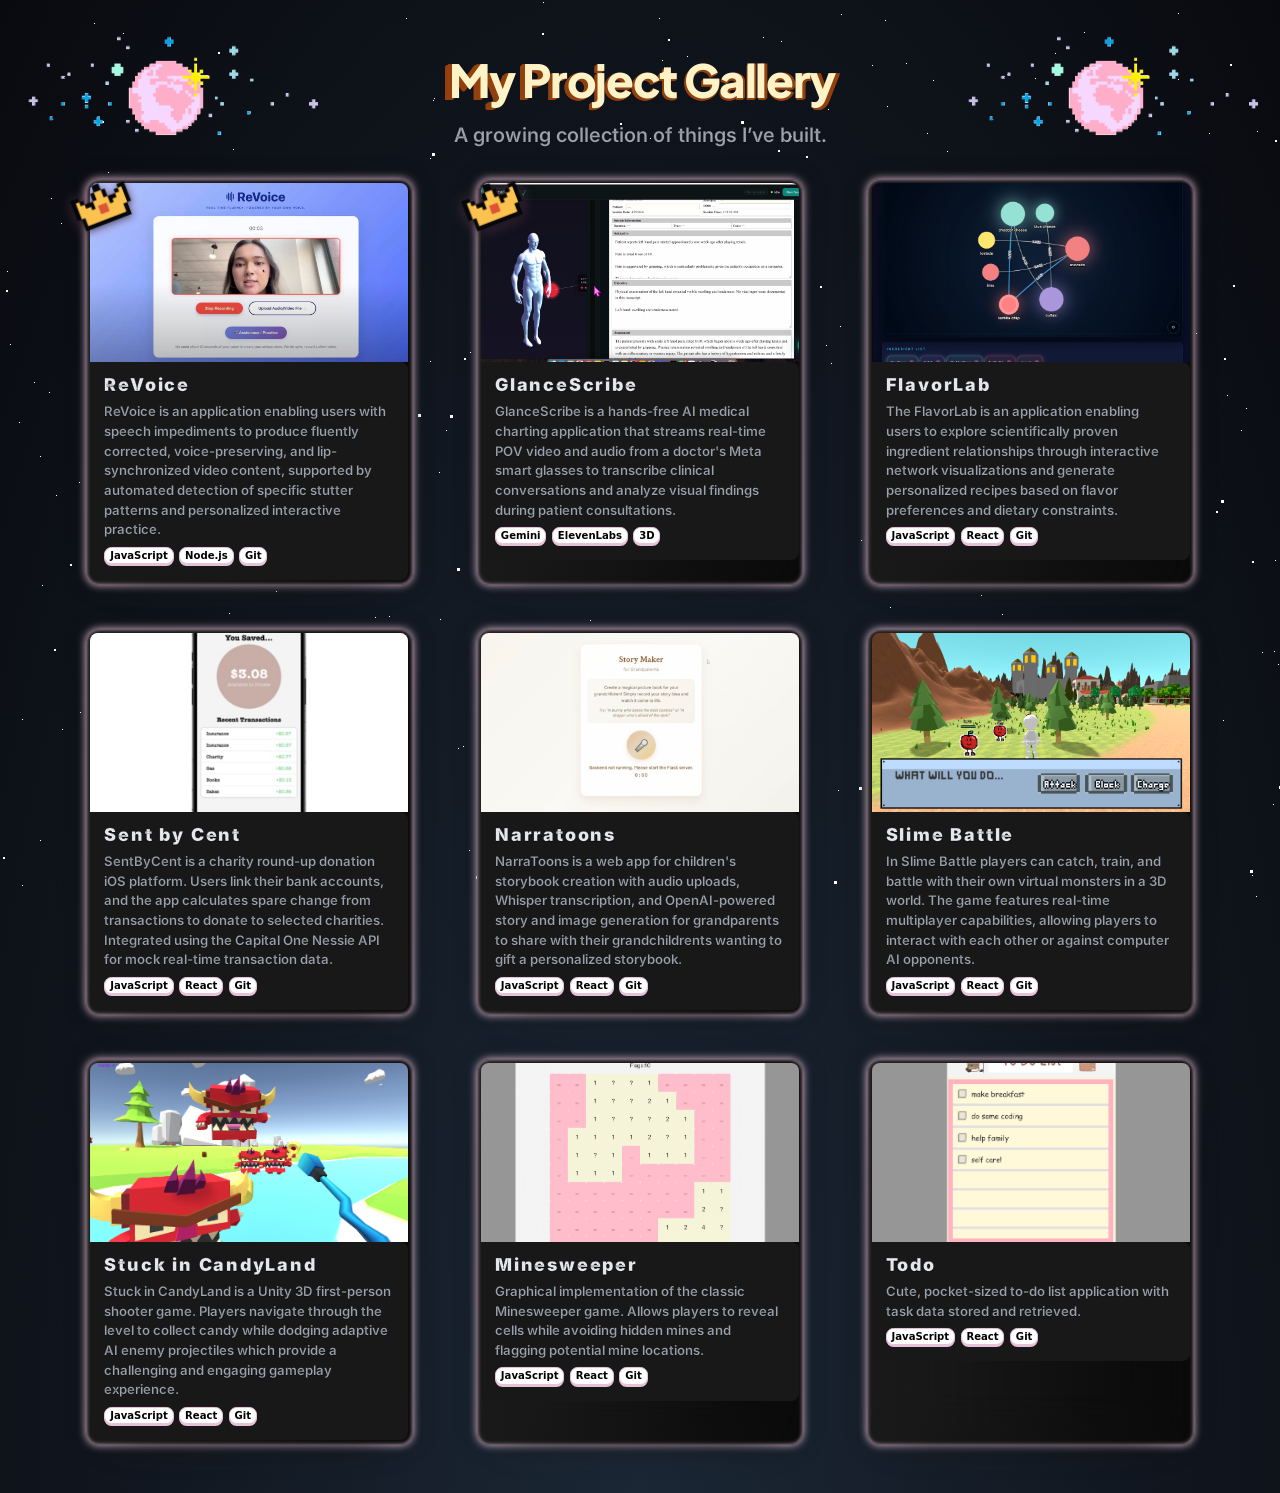
==== index.html @ e15eb4c7 "hi" ====
<!DOCTYPE html>
<html lang="en">
<head>
  <meta charset="UTF-8" />
  <title>My Projects</title>
  <meta name="viewport" content="width=device-width, initial-scale=1" />
  <link rel="preconnect" href="https://fonts.googleapis.com">
  <link rel="preconnect" href="https://fonts.gstatic.com" crossorigin>
  <link href="https://fonts.googleapis.com/css2?family=Inter:opsz,wght@14..32,400;600;800;900&family=Plus+Jakarta+Sans:wght@700;800;900&family=Rubik+Iso&family=Titan+One&display=swap" rel="stylesheet">
  <link rel="stylesheet" href="styles.css" />
  <link rel="stylesheet" href="stars.css" />
</head>
<body>
  <div class="stars-container">
    <div id="stars"></div>
    <div id="stars2"></div>
    <div id="stars3"></div>
  </div>
  <header class="site-header">
    <img src="assets/cute.gif" alt="" class="header-gif header-gif-left" />
    <div class="header-text">
      <h1 class="site-title-effect">
        <svg viewBox="0 0 96 96" fill="none" xmlns="http://www.w3.org/2000/svg" aria-hidden="true">
          <path
            d="M93.781 51.578C95 50.969 96 49.359 96 48c0-1.375-1-2.969-2.219-3.578 0 0-22.868-1.514-31.781-10.422-8.915-8.91-10.438-31.781-10.438-31.781C50.969 1 49.375 0 48 0s-2.969 1-3.594 2.219c0 0-1.5 22.87-10.406 31.781-8.908 8.913-31.781 10.422-31.781 10.422C1 45.031 0 46.625 0 48c0 1.359 1 2.969 2.219 3.578 0 0 22.873 1.51 31.781 10.422 8.906 8.911 10.406 31.781 10.406 31.781C45.031 95 46.625 96 48 96s2.969-1 3.562-2.219c0 0 1.523-22.871 10.438-31.781 8.913-8.908 31.781-10.422 31.781-10.422Z"
            fill="currentColor"
          />
        </svg>
        <svg viewBox="0 0 96 96" fill="none" xmlns="http://www.w3.org/2000/svg" aria-hidden="true">
          <path
            d="M93.781 51.578C95 50.969 96 49.359 96 48c0-1.375-1-2.969-2.219-3.578 0 0-22.868-1.514-31.781-10.422-8.915-8.91-10.438-31.781-10.438-31.781C50.969 1 49.375 0 48 0s-2.969 1-3.594 2.219c0 0-1.5 22.87-10.406 31.781-8.908 8.913-31.781 10.422-31.781 10.422C1 45.031 0 46.625 0 48c0 1.359 1 2.969 2.219 3.578 0 0 22.873 1.51 31.781 10.422 8.906 8.911 10.406 31.781 10.406 31.781C45.031 95 46.625 96 48 96s2.969-1 3.562-2.219c0 0 1.523-22.871 10.438-31.781 8.913-8.908 31.781-10.422 31.781-10.422Z"
            fill="currentColor"
          />
        </svg>
        <svg viewBox="0 0 96 96" fill="none" xmlns="http://www.w3.org/2000/svg" aria-hidden="true">
          <path
            d="M93.781 51.578C95 50.969 96 49.359 96 48c0-1.375-1-2.969-2.219-3.578 0 0-22.868-1.514-31.781-10.422-8.915-8.91-10.438-31.781-10.438-31.781C50.969 1 49.375 0 48 0s-2.969 1-3.594 2.219c0 0-1.5 22.87-10.406 31.781-8.908 8.913-31.781 10.422-31.781 10.422C1 45.031 0 46.625 0 48c0 1.359 1 2.969 2.219 3.578 0 0 22.873 1.51 31.781 10.422 8.906 8.911 10.406 31.781 10.406 31.781C45.031 95 46.625 96 48 96s2.969-1 3.562-2.219c0 0 1.523-22.871 10.438-31.781 8.913-8.908 31.781-10.422 31.781-10.422Z"
            fill="currentColor"
          />
        </svg>
        <svg viewBox="0 0 96 96" fill="none" xmlns="http://www.w3.org/2000/svg" aria-hidden="true">
          <path
            d="M93.781 51.578C95 50.969 96 49.359 96 48c0-1.375-1-2.969-2.219-3.578 0 0-22.868-1.514-31.781-10.422-8.915-8.91-10.438-31.781-10.438-31.781C50.969 1 49.375 0 48 0s-2.969 1-3.594 2.219c0 0-1.5 22.87-10.406 31.781-8.908 8.913-31.781 10.422-31.781 10.422C1 45.031 0 46.625 0 48c0 1.359 1 2.969 2.219 3.578 0 0 22.873 1.51 31.781 10.422 8.906 8.911 10.406 31.781 10.406 31.781C45.031 95 46.625 96 48 96s2.969-1 3.562-2.219c0 0 1.523-22.871 10.438-31.781 8.913-8.908 31.781-10.422 31.781-10.422Z"
            fill="currentColor"
          />
        </svg>
        <svg viewBox="0 0 96 96" fill="none" xmlns="http://www.w3.org/2000/svg" aria-hidden="true">
          <path
            d="M93.781 51.578C95 50.969 96 49.359 96 48c0-1.375-1-2.969-2.219-3.578 0 0-22.868-1.514-31.781-10.422-8.915-8.91-10.438-31.781-10.438-31.781C50.969 1 49.375 0 48 0s-2.969 1-3.594 2.219c0 0-1.5 22.87-10.406 31.781-8.908 8.913-31.781 10.422-31.781 10.422C1 45.031 0 46.625 0 48c0 1.359 1 2.969 2.219 3.578 0 0 22.873 1.51 31.781 10.422 8.906 8.911 10.406 31.781 10.406 31.781C45.031 95 46.625 96 48 96s2.969-1 3.562-2.219c0 0 1.523-22.871 10.438-31.781 8.913-8.908 31.781-10.422 31.781-10.422Z"
            fill="currentColor"
          />
        </svg>
        <span class="site-title-base">My Project Gallery</span>
        <span class="site-title-shine" aria-hidden="true">My Project Gallery</span>
      </h1>
      <p>A growing collection of things I’ve built.</p>
    </div>
    <img src="assets/cute.gif" alt="" class="header-gif header-gif-right" />
  </header>

  <main class="projects-page">
    <section class="projects-grid">
      <!-- Project 1: ReVoice -->
      <article class="project-card project-card--winner">
        <div class="project-image-wrapper">
          <img
            src="assets/reVoicePic.png"
            data-static="assets/reVoicePic.png"
            data-animated="assets/reVoiceGif.mov"
            alt="ReVoice project preview"
            class="project-image"
          />
        </div>
        <div class="project-content">
          <h2 class="project-title">ReVoice</h2>
          <p class="project-summary">
            ReVoice is an application enabling users with speech impediments to produce fluently corrected, voice-preserving, and lip-synchronized video content, supported by automated detection of specific stutter patterns and personalized interactive practice. 

          </p>
          <div class="project-tags">
            <span class="tag"><span class="button_top">JavaScript</span></span>
            <span class="tag"><span class="button_top">Node.js</span></span>
            <span class="tag"><span class="button_top">Git</span></span>
          </div>
        </div>
        <img src="assets/winner.png" alt="" class="project-card-crown" width="80" height="80" />
      </article>

      <!-- Project 2: GlanceScribe -->
      <article class="project-card project-card--winner">
        <div class="project-image-wrapper">
          <img
            src="assets/glaceScribeThumb.jpg"
            data-static="assets/glaceScribeThumb.jpg"
            data-animated="assets/glanceScribeGif.mov"
            alt="GlanceScribe project preview"
            class="project-image"
          />
        </div>
        <div class="project-content">
          <h2 class="project-title">GlanceScribe</h2>
          <p class="project-summary">
            GlanceScribe is a hands-free AI medical charting application that streams real-time POV video and audio from a doctor's Meta smart glasses to transcribe clinical conversations and analyze visual findings during patient consultations.
          </p>
          <div class="project-tags">
            <span class="tag"><span class="button_top">Gemini</span></span>
            <span class="tag"><span class="button_top">ElevenLabs</span></span>
            <span class="tag"><span class="button_top">3D</span></span>
          </div>
        </div>
        <img src="assets/winner.png" alt="" class="project-card-crown" width="80" height="80" />
      </article>

      <!-- Project 3: The FlavorLab -->
      <article class="project-card">
        <div class="project-image-wrapper">
          <img
            src="assets/flavorLabPic.png"
            data-static="assets/flavorLabPic.png"
            data-animated="assets/flavorLabGif.mov"
            alt="FlavorLab project preview"
            class="project-image"
          />
        </div>
        <div class="project-content">
          <h2 class="project-title">FlavorLab</h2>
          <p class="project-summary">
            The FlavorLab is an application enabling users to explore scientifically proven ingredient relationships through interactive network visualizations and generate personalized recipes based on flavor preferences and dietary constraints.

          </p>
          <div class="project-tags">
            <span class="tag"><span class="button_top">JavaScript</span></span>
            <span class="tag"><span class="button_top">React</span></span>
            <span class="tag"><span class="button_top">Git</span></span>
          </div>
        </div>
      </article>

      <!-- Project 4: Sent by Cent -->
      <article class="project-card">
        <div class="project-image-wrapper">
          <img
            src="assets/sentPic.png"
            data-static="assets/sentPic.png"
            data-animated="assets/sentGif.mov"
            alt="Sent by Cent project preview"
            class="project-image"
          />
        </div>
        <div class="project-content">
          <h2 class="project-title">Sent by Cent</h2>
          <p class="project-summary">
            SentByCent is a charity round-up donation iOS platform. Users link their bank accounts, and the app calculates spare change from transactions to donate to selected charities. Integrated using the Capital One Nessie API for mock real-time transaction data.
          </p>
          <div class="project-tags">
            <span class="tag"><span class="button_top">JavaScript</span></span>
            <span class="tag"><span class="button_top">React</span></span>
            <span class="tag"><span class="button_top">Git</span></span>
          </div>
        </div>
      </article>

      <!-- Project 5: Narratoons -->
      <article class="project-card">
        <div class="project-image-wrapper">
          <img
            src="assets/narratoonsPic.png"
            data-static="assets/narratoonsPic.png"
            data-animated="assets/narratoonsGif.mov"
            alt="Narratoons project preview"
            class="project-image"
          />
        </div>
        <div class="project-content">
          <h2 class="project-title">Narratoons</h2>
          <p class="project-summary">
            NarraToons is a web app for children's storybook creation with audio uploads, Whisper transcription, and OpenAI-powered story and image generation for grandparents to share with their grandchildrents wanting to gift a personalized storybook. 

          </p>
          <div class="project-tags">
            <span class="tag"><span class="button_top">JavaScript</span></span>
            <span class="tag"><span class="button_top">React</span></span>
            <span class="tag"><span class="button_top">Git</span></span>
          </div>
        </div>
      </article>

      <!-- Project 6: Pokemon -->
      <article class="project-card">
        <div class="project-image-wrapper">
          <img
            src="assets/pokimpic.png"
            data-static="assets/pokimpic.png"
            data-animated="assets/pokemonGif.mov"
            alt="Pokemon project preview"
            class="project-image"
          />
        </div>
        <div class="project-content">
          <h2 class="project-title">Slime Battle</h2>
          <p class="project-summary">
            In Slime Battle players can catch, train, and battle with their own virtual monsters in a 3D world. The game features real-time multiplayer capabilities, allowing players to interact with each other or against computer AI opponents.
          </p>
          <div class="project-tags">
            <span class="tag"><span class="button_top">JavaScript</span></span>
            <span class="tag"><span class="button_top">React</span></span>
            <span class="tag"><span class="button_top">Git</span></span>
          </div>
        </div>
      </article>

      <!-- Project 7: Stuck in CandyLand -->
      <article class="project-card">
        <div class="project-image-wrapper">
          <img
            src="assets/candylandthumb.png"
            data-static="assets/candylandthumb.png"
            data-animated="assets/candyLandGif.mov"
            alt="CandyLand project preview"
            class="project-image"
          />
        </div>
        <div class="project-content">
          <h2 class="project-title">Stuck in CandyLand</h2>
          <p class="project-summary">
            Stuck in CandyLand is a Unity 3D first-person shooter
             game. Players navigate through the level to collect candy while dodging 
              adaptive AI enemy projectiles which provide a challenging and engaging gameplay experience.
          </p>
          <div class="project-tags">
            <span class="tag"><span class="button_top">JavaScript</span></span>
            <span class="tag"><span class="button_top">React</span></span>
            <span class="tag"><span class="button_top">Git</span></span>
          </div>
        </div>
      </article>

      <!-- Project 8: Minesweeper (at bottom) -->
      <article class="project-card">
        <div class="project-image-wrapper">
          <img
            src="assets/minePic.png"
            data-static="assets/minePic.png"
            data-animated="assets/minesweeperGif.mov"
            alt="Minesweeper project preview"
            class="project-image"
          />
        </div>
        <div class="project-content">
          <h2 class="project-title">Minesweeper</h2>
          <p class="project-summary">
            Graphical implementation of the classic Minesweeper game. 
            Allows players to reveal cells while avoiding hidden mines and flagging potential mine locations. 
            
          </p>
          <div class="project-tags">
            <span class="tag"><span class="button_top">JavaScript</span></span>
            <span class="tag"><span class="button_top">React</span></span>
            <span class="tag"><span class="button_top">Git</span></span>
          </div>
        </div>
      </article>

      <!-- Project 9: Todo (at bottom) -->
      <article class="project-card">
        <div class="project-image-wrapper">
          <img
            src="assets/todPic.png"
            data-static="assets/todPic.png"
            data-animated="assets/todoGif.mov"
            alt="Todo project preview"
            class="project-image"
          />
        </div>
        <div class="project-content">
          <h2 class="project-title">Todo</h2>
          <p class="project-summary">
            Cute, pocket-sized to-do list application with task data stored and retrieved. 
          </p>
          <div class="project-tags">
            <span class="tag"><span class="button_top">JavaScript</span></span>
            <span class="tag"><span class="button_top">React</span></span>
            <span class="tag"><span class="button_top">Git</span></span>
          </div>
        </div>
      </article>
    </section>
  </main>

  <script src="main.js"></script>
</body>
</html>
---- styles.css ----
*,
*::before,
*::after {
  box-sizing: border-box;
}

body {
  margin: 0;
  font-family: system-ui, -apple-system, BlinkMacSystemFont, "Segoe UI", sans-serif;
  background: radial-gradient(ellipse at bottom, #1b2735 0%, #090a0f 100%);
  color: #e5e7eb;
  min-height: 100vh;
  overflow-x: hidden;
}

:root {
  --bubble-font: "Inter", system-ui, -apple-system, BlinkMacSystemFont, "Segoe UI", sans-serif;
  /* Chunky UI sans (closest web match to the “Click!” / Google Sans look) */
  --title-display-font: "Plus Jakarta Sans", system-ui, -apple-system, BlinkMacSystemFont, "Segoe UI", sans-serif;
}

.site-header {
  padding: 3rem 2.25rem 2rem;
  max-width: 1180px;
  margin: 0 auto;
  display: flex;
  align-items: center;
  justify-content: center;
  position: relative;
}

.header-text {
  text-align: center;
  flex: 0 0 auto;
}

.header-gif {
  width: 400px;
  height: 400px;
  object-fit: contain;
  flex-shrink: 0;
  position: absolute;
  top: 50%;
  transform: translateY(-50%);
  z-index: -1;
}

.header-gif-left {
  left: -80px;
}

.header-gif-right {
  right: -80px;
}

/* Main heading: layered shadow + gradient shine + sparkles (Click-style weight / scale) */
.site-title-effect {
  --title-color: #fef3c7;
  --title-shadow: #92400e;
  --title-glare: hsl(0 0% 100% / 0.78);
  --title-hover: 0.4;
  --title-pos: 0;
  /* Final rendered size ≈ this value (parent is ÷1.5, inner spans are ×1.5 like the demo) */
  --title-font-size: clamp(1.65rem, 3.5vw + 0.9rem, 2.85rem);
  position: relative;
  display: inline-block;
  margin: 0 0 0.5rem;
  padding: var(--title-pad, 0.35em 0.5em);
  border-radius: 0.35em;
  font-family: var(--title-display-font);
  /* Demo: span text was 1.5× the control’s base size */
  font-size: calc(var(--title-font-size) / 1.5);
  font-weight: 900;
  letter-spacing: -0.03em;
  text-transform: none;
  white-space: nowrap;
  line-height: 1;
  color: transparent;
  transition: background 0.2s;
  -webkit-font-smoothing: antialiased;
}

.site-title-effect:hover {
  background: hsl(0 0% 100% / 0.04);
  --title-hover: 1;
  --title-pos: 1;
}

.site-title-effect:active {
  --title-hover: 0;
}

.site-title-effect:active .site-title-shine {
  --title-hover: 0;
  --title-pos: 1;
}

.site-title-effect .site-title-base {
  position: relative;
  z-index: 1;
  display: inline-block;
  font-family: var(--title-display-font);
  font-size: 1.5em;
  font-weight: 900;
  text-decoration: none;
  transition: transform 0.2s, text-shadow 0.2s;
  text-shadow:
    calc(var(--title-hover) * 0em) calc(var(--title-hover) * 0em) var(--title-shadow),
    calc(var(--title-hover) * -0.02em) calc(var(--title-hover) * 0.02em) var(--title-shadow),
    calc(var(--title-hover) * -0.04em) calc(var(--title-hover) * 0.04em) var(--title-shadow),
    calc(var(--title-hover) * -0.06em) calc(var(--title-hover) * 0.06em) var(--title-shadow),
    calc(var(--title-hover) * -0.08em) calc(var(--title-hover) * 0.08em) var(--title-shadow),
    calc(var(--title-hover) * -0.1em) calc(var(--title-hover) * 0.1em) var(--title-shadow),
    calc(var(--title-hover) * -0.12em) calc(var(--title-hover) * 0.12em) var(--title-shadow);
  transform: translate(
    calc(var(--title-hover) * 0.1em),
    calc(var(--title-hover) * -0.1em)
  );
}

.site-title-effect .site-title-shine {
  position: absolute;
  inset: 0;
  z-index: 2;
  display: flex;
  align-items: center;
  justify-content: center;
  white-space: nowrap;
  font-family: var(--title-display-font);
  font-size: 1.5em;
  font-weight: 900;
  letter-spacing: -0.03em;
  text-transform: none;
  text-decoration: none;
  background: linear-gradient(
      108deg,
      transparent 0 55%,
      var(--title-glare) 55% 60%,
      transparent 60% 70%,
      var(--title-glare) 70% 85%,
      transparent 85%
    )
    calc(var(--title-pos) * -200%) 0% / 200% 100%,
    var(--title-color);
  -webkit-background-clip: text;
  background-clip: text;
  color: transparent;
  text-shadow: none;
  transform: translate(
    calc(var(--title-hover) * 0.1em),
    calc(var(--title-hover) * -0.1em)
  );
  transition: transform 0.2s, background-position 0s;
  pointer-events: none;
}

.site-title-effect:hover .site-title-shine {
  transition: transform 0.2s,
    background-position calc(var(--title-hover) * 1.5s) calc(var(--title-hover) * 0.25s);
}

.site-title-effect svg {
  position: absolute;
  z-index: 3;
  width: calc(var(--title-font-size) * 0.42);
  aspect-ratio: 1;
  color: hsl(330 55% 88%);
  filter: drop-shadow(0 0 5px hsl(330 50% 70% / 0.65));
  --delay-step: 0.15;
  top: calc(var(--y, 50) * 1%);
  left: calc(var(--x, 0) * 1%);
  transform: translate(-50%, -50%) scale(0);
}

.site-title-effect svg path {
  fill: currentColor;
}

.site-title-effect:hover svg {
  animation: site-title-sparkle 0.75s calc((var(--delay-step) * var(--d, 1)) * 1s) both;
}

.site-title-effect svg:nth-of-type(1) {
  --x: 2;
  --y: 22;
  --s: 1.1;
  --d: 1;
}

.site-title-effect svg:nth-of-type(2) {
  --x: 14;
  --y: 78;
  --s: 1.2;
  --d: 2;
}

.site-title-effect svg:nth-of-type(3) {
  --x: 42;
  --y: 12;
  --s: 1.05;
  --d: 3;
}

.site-title-effect svg:nth-of-type(4) {
  --x: 72;
  --y: 62;
  --s: 0.92;
  --d: 2;
}

.site-title-effect svg:nth-of-type(5) {
  --x: 96;
  --y: 35;
  --s: 0.82;
  --d: 4;
}

@keyframes site-title-sparkle {
  0%,
  100% {
    transform: translate(-50%, -50%) scale(0);
    opacity: 0;
  }
  50% {
    transform: translate(-50%, -50%) scale(var(--s, 1));
    opacity: 1;
  }
}

@media (prefers-reduced-motion: reduce) {
  .site-title-effect:hover svg {
    animation: none;
  }

  .site-title-effect:hover .site-title-shine {
    transition: transform 0.2s;
  }
}

.header-text p {
  margin: 0;
  color: #9ca3af;
  font-size: 1.25rem;
  font-family: var(--bubble-font);
  font-weight: 600;
  -webkit-text-stroke: 0.25px rgba(0, 0, 0, 0.55);
  text-shadow: 0 1px 0 rgba(0, 0, 0, 0.25);
}

.projects-page {
  max-width: 1180px;
  margin: 0 auto;
  padding: 0 2.25rem 3rem;
}

.projects-grid {
  display: grid;
  grid-template-columns: 1fr;
  column-gap: 1.5rem;
  row-gap: 2.75rem;
  justify-items: stretch;
}

@media (min-width: 700px) {
  .projects-grid {
    grid-template-columns: repeat(2, minmax(0, 1fr));
    column-gap: 3.25rem;
    row-gap: 3rem;
  }
}

@media (min-width: 1100px) {
  .projects-grid {
    grid-template-columns: repeat(3, minmax(0, 1fr));
    column-gap: 4rem;
    row-gap: 2.75rem;
  }
}

.project-card {
  --glow-color: #E6C1D8;
  --background: linear-gradient(to left, #0a0a0a 0%, #1a1a1a 100%);
  --mouse-x: 50%;
  --mouse-y: 50%;
  /* Base size for em-scaled type and padding inside the card */
  font-size: clamp(0.8125rem, 0.22vw + 0.74rem, 0.875rem);
  padding: 0.3125em;
  border-radius: 0.9375em;
  overflow: visible;
  background: #0a0a0a;
  background: var(--background);
  position: relative;
  z-index: 1;
  transition: transform 180ms ease;
  width: 100%;
  box-shadow: inset 0px 0px 0.3em 0px var(--glow-color),
    0px 0px 0.6em 0px var(--glow-color),
    0px 0px 1.5em 0.3em rgba(10, 10, 10, 0.15);
  animation: border-flicker 3s linear infinite;
}

.project-card {
  --mouse-x: 50%;
  --mouse-y: 50%;
}

.project-card::before {
  content: "";
  position: absolute;
  inset: -0.1875em;
  border-radius: 0.9375em;
  padding: 0.1875em;
  background: radial-gradient(
    500px circle at var(--mouse-x) var(--mouse-y),
    rgba(255, 255, 255, 0.6),
    rgba(255, 255, 255, 0.3) 30%,
    transparent 60%
  );
  -webkit-mask: 
    linear-gradient(#fff 0 0) content-box, 
    linear-gradient(#fff 0 0);
  -webkit-mask-composite: xor;
  mask-composite: exclude;
  pointer-events: none;
  opacity: 0;
  transition: opacity 150ms ease;
  z-index: 3;
  box-shadow: 0 0 30px 10px rgba(255, 255, 255, 0.2);
}

.project-card:hover::before {
  opacity: 1;
}

.project-card::after {
  position: absolute;
  content: "";
  top: 1.875em;
  left: 0;
  right: 0;
  z-index: -1;
  height: 100%;
  width: 100%;
  transform: scale(0.8);
  filter: blur(25px);
  background: #0a0a0a;
  background: var(--background);
  transition: opacity .5s;
  border-radius: 0.9375em;
}


.project-card:hover {
  transform: translateY(-0.375em);
  box-shadow: inset 0px 0px 0.5em 0px var(--glow-color),
    0px 0px 1.2em 0px var(--glow-color),
    0px 0px 2.5em 0.6em rgba(10, 10, 10, 0.3),
    0px 0px 4em 1em rgba(26, 26, 26, 0.2);
  animation: none;
}

.project-card:hover::after {
  opacity: 0;
}

.project-card:hover::before {
  filter: blur(2.5em);
  opacity: 0.8;
}

/* Winner crown — ReVoice & GlanceScribe only */
.project-card-crown {
  position: absolute;
  top: -0.7em;
  left: -0.55em;
  width: clamp(3.1rem, 20%, 4.25rem);
  height: auto;
  z-index: 7;
  pointer-events: none;
  object-fit: contain;
  transform: rotate(-21deg);
  transform-origin: 52% 88%;
  filter: drop-shadow(0 0.15em 0.25em rgba(0, 0, 0, 0.5))
    drop-shadow(0 0 0.45em hsl(320 45% 65% / 0.35));
  transition: transform 180ms ease;
}

.project-card:hover .project-card-crown {
  transform: rotate(-19deg) translateY(-0.06em);
}

/* Hover sparkle burst (injected per card in main.js) */
.project-card-sparkles {
  position: absolute;
  inset: 0;
  z-index: 5;
  pointer-events: none;
  border-radius: inherit;
  overflow: visible;
  color: hsl(330 55% 88%);
}

.project-card-sparkles svg {
  position: absolute;
  --delay-step: 0.12;
  --sparkle-size: clamp(0.85em, 11%, 1.65em);
  width: var(--sparkle-size);
  aspect-ratio: 1;
  top: calc(var(--y, 50) * 1%);
  left: calc(var(--x, 0) * 1%);
  transform: translate(-50%, -50%) scale(0);
  z-index: 3;
  filter: drop-shadow(0 0 6px hsl(330 50% 78% / 0.75));
}

.project-card-sparkles svg path {
  fill: currentColor;
}

.project-card:hover .project-card-sparkles svg {
  animation: project-card-sparkle 0.75s calc((var(--delay-step) * var(--d, 1)) * 1s) both;
}

.project-card-sparkles svg:nth-of-type(1) {
  --x: 2;
  --y: 18;
  --s: 1.1;
  --d: 1;
}

.project-card-sparkles svg:nth-of-type(2) {
  --x: 18;
  --y: 82;
  --s: 1.25;
  --d: 2;
}

.project-card-sparkles svg:nth-of-type(3) {
  --x: 48;
  --y: 8;
  --s: 1.05;
  --d: 3;
}

.project-card-sparkles svg:nth-of-type(4) {
  --x: 78;
  --y: 58;
  --s: 0.9;
  --d: 2;
}

.project-card-sparkles svg:nth-of-type(5) {
  --x: 96;
  --y: 28;
  --s: 0.8;
  --d: 4;
}

.project-card-sparkles svg:nth-of-type(6) {
  --x: 34;
  --y: 48;
  --s: 1.05;
  --d: 1;
}

.project-card-sparkles svg:nth-of-type(7) {
  --x: 88;
  --y: 14;
  --s: 0.92;
  --d: 3;
}

.project-card-sparkles svg:nth-of-type(8) {
  --x: 62;
  --y: 88;
  --s: 1.12;
  --d: 5;
}

@keyframes project-card-sparkle {
  0%,
  100% {
    transform: translate(-50%, -50%) scale(0);
    opacity: 0;
  }
  50% {
    transform: translate(-50%, -50%) scale(var(--s, 1));
    opacity: 1;
  }
}

@media (prefers-reduced-motion: reduce) {
  .project-card:hover .project-card-sparkles svg {
    animation: none;
  }
}

.project-image-wrapper {
  width: 100%;
  aspect-ratio: 16 / 9;
  overflow: hidden;
  position: relative;
  border-radius: 0.55em 0.55em 0 0;
}

.project-image {
  display: block;
  width: 100%;
  height: 100%;
  object-fit: cover;
  transform: scale(1.01);
  transition: transform 220ms ease, filter 220ms ease, opacity 200ms ease;
}

.project-image-wrapper video {
  position: absolute;
  top: 0;
  left: 0;
  width: 100%;
  height: 100%;
  object-fit: cover;
}

.project-card:hover .project-image {
  transform: scale(1.06);
  filter: saturate(1.08) contrast(1.05);
}

.project-content {
  --color: #181818;
  background: var(--color);
  color: #e5e7eb;
  padding: 0.85em 1em 1em;
  border-radius: 0.55em;
  overflow: visible;
}

.project-card:hover .project-content {
  color: #d1d5db;
  transition: color 1s;
}

.project-title {
  margin: 0 0 0.4em;
  font-size: 1.28em;
  font-weight: 900;
  letter-spacing: .1em;
  font-family: var(--bubble-font);
  -webkit-text-stroke: 0.35px rgba(0, 0, 0, 0.65);
  text-shadow: 0 1px 0 rgba(0, 0, 0, 0.35);
}

.project-summary {
  margin: 0 0 0.65em;
  color: #9ca3af;
  font-size: 0.94em;
  line-height: 1.5;
  font-family: var(--bubble-font);
  font-weight: 600;
  -webkit-text-stroke: 0.25px rgba(0, 0, 0, 0.55);
  text-shadow: 0 1px 0 rgba(0, 0, 0, 0.25);
}

.project-tags {
  display: flex;
  flex-wrap: wrap;
  gap: 0.4em;
}

.tag {
  /* Variables */
  --button_radius: 0.75em;
  --button_color: #ffffff;
  --button_outline_color: #E6C1D8;
  font-size: 0.72em;
  font-weight: bold;
  border: none;
  cursor: default;
  border-radius: var(--button_radius);
  background: var(--button_outline_color);
  padding: 0;
  margin: 0;
  display: inline-block;
}

.button_top {
  display: block;
  box-sizing: border-box;
  border: 0.125em solid var(--button_outline_color);
  border-radius: var(--button_radius);
  padding: 0.22em 0.48em;
  background: var(--button_color);
  color: #000000;
  transform: translateY(-0.2em);
  transition: transform 0.1s ease;
}

.tag:hover .button_top {
  /* Pull the button upwards when hovered */
  transform: translateY(-0.33em);
}

.tag:active .button_top {
  /* Push the button downwards when pressed */
  transform: translateY(0);
}

@keyframes border-flicker {
  0% {
    box-shadow: inset 0px 0px 0.3em 0px var(--glow-color),
      0px 0px 0.6em 0px var(--glow-color),
      0px 0px 1.5em 0.3em rgba(10, 10, 10, 0.15);
  }
  2% {
    box-shadow: inset 0px 0px 0.3em 0px var(--glow-color),
      0px 0px 0.7em 0px var(--glow-color),
      0px 0px 1.8em 0.35em rgba(10, 10, 10, 0.2);
  }
  4% {
    box-shadow: inset 0px 0px 0.3em 0px var(--glow-color),
      0px 0px 0.6em 0px var(--glow-color),
      0px 0px 1.5em 0.3em rgba(10, 10, 10, 0.15);
  }
  8% {
    box-shadow: inset 0px 0px 0.3em 0px var(--glow-color),
      0px 0px 0.65em 0px var(--glow-color),
      0px 0px 1.6em 0.32em rgba(10, 10, 10, 0.18);
  }
  70% {
    box-shadow: inset 0px 0px 0.3em 0px var(--glow-color),
      0px 0px 0.6em 0px var(--glow-color),
      0px 0px 1.5em 0.3em rgba(10, 10, 10, 0.15);
  }
  100% {
    box-shadow: inset 0px 0px 0.3em 0px var(--glow-color),
      0px 0px 0.6em 0px var(--glow-color),
      0px 0px 1.5em 0.3em rgba(10, 10, 10, 0.15);
  }
}

@keyframes shine {
  0% {
    background-position: 0;
  }
  60% {
    background-position: 200%;
  }
  100% {
    background-position: 200%;
  }
}
---- stars.css ----
/* Animated Stars Background */
.stars-container {
  position: fixed;
  top: 0;
  left: 0;
  width: 100%;
  height: 100%;
  overflow: hidden;
  z-index: -1;
}

#stars {
  width: 1px;
  height: 1px;
  background: transparent;
  box-shadow:
    501px 811px #fff,
    1450px 1324px #fff,
    1093px 1780px #fff,
    1469px 678px #fff,
    904px 741px #fff,
    1160px 781px #fff,
    1841px 1962px #fff,
    1630px 1667px #fff,
    1788px 676px #fff,
    367px 1734px #fff,
    1343px 156px #fff,
    1283px 1142px #fff,
    1062px 378px #fff,
    1395px 467px #fff,
    1017px 1891px #fff,
    137px 1114px #fff,
    1767px 1403px #fff,
    1543px 11px #fff,
    1078px 181px #fff,
    1189px 1574px #fff,
    1697px 1551px #fff,
    439px 472px #fff,
    1491px 677px #fff,
    1364px 599px #fff,
    34px 382px #fff,
    1221px 1584px #fff,
    1266px 1499px #fff,
    169px 1907px #fff,
    1219px 1125px #fff,
    659px 18px #fff,
    1731px 1959px #fff,
    332px 1216px #fff,
    1913px 788px #fff,
    80px 712px #fff,
    326px 1605px #fff,
    574px 1502px #fff,
    473px 1653px #fff,
    404px 975px #fff,
    322px 1797px #fff,
    425px 1321px #fff,
    1121px 1797px #fff,
    731px 647px #fff,
    891px 1584px #fff,
    1523px 109px #fff,
    1379px 244px #fff,
    865px 1064px #fff,
    493px 956px #fff,
    624px 1380px #fff,
    440px 619px #fff,
    1630px 767px #fff,
    955px 1196px #fff,
    62px 729px #fff,
    126px 946px #fff,
    1256px 896px #fff,
    1444px 256px #fff,
    661px 1628px #fff,
    1078px 1716px #fff,
    300px 737px #fff,
    1734px 413px #fff,
    1296px 129px #fff,
    1771px 1678px #fff,
    977px 1764px #fff,
    1879px 549px #fff,
    665px 1531px #fff,
    89px 701px #fff,
    1084px 1183px #fff,
    1597px 1576px #fff,
    1354px 1774px #fff,
    554px 1471px #fff,
    1469px 287px #fff,
    887px 106px #fff,
    1962px 766px #fff,
    638px 805px #fff,
    1651px 741px #fff,
    1517px 1826px #fff,
    24px 1152px #fff,
    507px 558px #fff,
    1262px 652px #fff,
    246px 1048px #fff,
    1077px 421px #fff,
    1866px 1847px #fff,
    1986px 1561px #fff,
    704px 632px #fff,
    1991px 1875px #fff,
    1227px 395px #fff,
    45px 1116px #fff,
    247px 786px #fff,
    890px 607px #fff,
    787px 1235px #fff,
    557px 524px #fff,
    1582px 1285px #fff,
    1725px 1366px #fff,
    952px 747px #fff,
    251px 458px #fff,
    1500px 1250px #fff,
    1999px 1734px #fff,
    1336px 1955px #fff,
    1705px 1464px #fff,
    728px 697px #fff,
    594px 510px #fff,
    1345px 1990px #fff,
    1919px 1803px #fff,
    1117px 966px #fff,
    1629px 97px #fff,
    1046px 1196px #fff,
    810px 1092px #fff,
    722px 976px #fff,
    406px 18px #fff,
    1665px 1860px #fff,
    1758px 1628px #fff,
    1183px 463px #fff,
    564px 239px #fff,
    13px 1767px #fff,
    1482px 1472px #fff,
    1700px 347px #fff,
    1362px 244px #fff,
    1141px 1708px #fff,
    22px 885px #fff,
    374px 1309px #fff,
    1034px 1037px #fff,
    1725px 1086px #fff,
    1343px 1921px #fff,
    596px 903px #fff,
    1061px 478px #fff,
    18px 1409px #fff,
    729px 1364px #fff,
    264px 911px #fff,
    677px 1442px #fff,
    123px 33px #fff,
    1303px 646px #fff,
    1945px 792px #fff,
    1305px 938px #fff,
    918px 1536px #fff,
    620px 948px #fff,
    183px 646px #fff,
    695px 687px #fff,
    881px 272px #fff,
    1521px 1212px #fff,
    1423px 1022px #fff,
    1545px 1271px #fff,
    1393px 348px #fff,
    685px 1910px #fff,
    1446px 856px #fff,
    73px 1201px #fff,
    736px 999px #fff,
    673px 796px #fff,
    469px 850px #fff,
    1912px 142px #fff,
    1278px 664px #fff,
    184px 1990px #fff,
    1173px 1312px #fff,
    782px 1879px #fff,
    323px 1035px #fff,
    611px 908px #fff,
    565px 1449px #fff,
    748px 1713px #fff,
    1047px 490px #fff,
    1040px 1872px #fff,
    1818px 1659px #fff,
    1806px 1327px #fff,
    386px 575px #fff,
    1550px 463px #fff,
    148px 687px #fff,
    651px 1683px #fff,
    1588px 1194px #fff,
    1831px 2px #fff,
    581px 876px #fff,
    1396px 1743px #fff,
    1212px 1810px #fff,
    421px 1920px #fff,
    658px 1461px #fff,
    1859px 1809px #fff,
    1456px 388px #fff,
    186px 1627px #fff,
    1528px 1145px #fff,
    171px 97px #fff,
    674px 1072px #fff,
    676px 1052px #fff,
    1165px 1131px #fff,
    1088px 781px #fff,
    1231px 948px #fff,
    330px 257px #fff,
    426px 1046px #fff,
    549px 652px #fff,
    1338px 74px #fff,
    1749px 364px #fff,
    931px 369px #fff,
    383px 1428px #fff,
    1558px 389px #fff,
    927px 133px #fff,
    234px 1888px #fff,
    1785px 1617px #fff,
    556px 643px #fff,
    401px 275px #fff,
    406px 1644px #fff,
    1253px 1852px #fff,
    1599px 883px #fff,
    744px 1721px #fff,
    524px 1297px #fff,
    1226px 1177px #fff,
    1679px 55px #fff,
    874px 1811px #fff,
    838px 790px #fff,
    1241px 430px #fff,
    1676px 652px #fff,
    1191px 568px #fff,
    53px 1990px #fff,
    1163px 237px #fff,
    61px 223px #fff,
    592px 456px #fff,
    1844px 271px #fff,
    1324px 1488px #fff,
    1373px 717px #fff,
    1822px 709px #fff,
    1464px 941px #fff,
    1445px 1118px #fff,
    991px 1414px #fff,
    1964px 1076px #fff,
    108px 172px #fff,
    641px 1722px #fff,
    1539px 427px #fff,
    1697px 45px #fff,
    1301px 1353px #fff,
    1060px 329px #fff,
    967px 1396px #fff,
    493px 301px #fff,
    1228px 1406px #fff,
    1211px 1653px #fff,
    444px 1822px #fff,
    1746px 353px #fff,
    1449px 381px #fff,
    671px 887px #fff,
    650px 138px #fff,
    30px 1839px #fff,
    1094px 1405px #fff,
    273px 796px #fff,
    1618px 1964px #fff,
    1045px 1849px #fff,
    1472px 1155px #fff,
    1529px 1312px #fff,
    728px 448px #fff,
    44px 1908px #fff,
    691px 818px #fff,
    254px 293px #fff,
    1981px 1133px #fff,
    1307px 375px #fff,
    196px 316px #fff,
    1241px 1975px #fff,
    1138px 1706px #fff,
    1769px 463px #fff,
    1768px 1428px #fff,
    1730px 590px #fff,
    1780px 523px #fff,
    1862px 1526px #fff,
    1613px 909px #fff,
    1266px 1781px #fff,
    470px 352px #fff,
    699px 1682px #fff,
    1002px 614px #fff,
    1209px 133px #fff,
    1842px 518px #fff,
    1422px 1836px #fff,
    1720px 1901px #fff,
    470px 1788px #fff,
    1355px 1387px #fff,
    146px 1162px #fff,
    933px 80px #fff,
    681px 1063px #fff,
    313px 1341px #fff,
    740px 1498px #fff,
    168px 1014px #fff,
    345px 1355px #fff,
    1498px 1562px #fff,
    1626px 1358px #fff,
    890px 403px #fff,
    663px 562px #fff,
    1481px 168px #fff,
    22px 719px #fff,
    774px 1041px #fff,
    1899px 829px #fff,
    430px 158px #fff,
    430px 361px #fff,
    1592px 1334px #fff,
    224px 323px #fff,
    1639px 1131px #fff,
    7px 271px #fff,
    1646px 1514px #fff,
    1605px 1444px #fff,
    1820px 1665px #fff,
    1549px 1641px #fff,
    1609px 1377px #fff,
    486px 1098px #fff,
    229px 613px #fff,
    542px 1694px #fff,
    318px 256px #fff,
    1861px 918px #fff,
    889px 892px #fff,
    442px 1524px #fff,
    19px 422px #fff,
    1935px 1908px #fff,
    828px 109px #fff,
    862px 1248px #fff,
    1275px 560px #fff,
    906px 63px #fff,
    337px 1605px #fff,
    1691px 918px #fff,
    1414px 679px #fff,
    1726px 749px #fff,
    1540px 1149px #fff,
    1337px 1466px #fff,
    446px 430px #fff,
    676px 1616px #fff,
    840px 326px #fff,
    976px 977px #fff,
    1840px 642px #fff,
    1273px 804px #fff,
    1071px 928px #fff,
    1292px 1675px #fff,
    29px 1148px #fff,
    1585px 135px #fff,
    1007px 563px #fff,
    1035px 78px #fff,
    1174px 574px #fff,
    120px 1304px #fff,
    845px 1292px #fff,
    861px 540px #fff,
    234px 232px #fff,
    1940px 1367px #fff,
    759px 639px #fff,
    1775px 1381px #fff,
    906px 372px #fff,
    1104px 1165px #fff,
    1524px 911px #fff,
    1882px 330px #fff,
    1389px 700px #fff,
    300px 1629px #fff,
    220px 1614px #fff,
    563px 140px #fff,
    1611px 1586px #fff,
    793px 1316px #fff,
    325px 1070px #fff,
    1722px 1462px #fff,
    1406px 1120px #fff,
    1169px 1768px #fff,
    1956px 1053px #fff,
    959px 1587px #fff,
    585px 1566px #fff,
    370px 204px #fff,
    1606px 1416px #fff,
    443px 1606px #fff,
    1499px 1102px #fff,
    1943px 105px #fff,
    1121px 1594px #fff,
    1512px 32px #fff,
    871px 1425px #fff,
    433px 100px #fff,
    294px 1471px #fff,
    1688px 1755px #fff,
    1666px 591px #fff,
    1034px 300px #fff,
    734px 1178px #fff,
    1342px 313px #fff,
    1616px 1590px #fff,
    1763px 1472px #fff,
    632px 1935px #fff,
    1708px 872px #fff,
    1871px 915px #fff,
    1829px 1020px #fff,
    1599px 578px #fff,
    42px 585px #fff,
    1163px 1382px #fff,
    1744px 1272px #fff,
    984px 1426px #fff,
    1786px 1584px #fff,
    1813px 379px #fff,
    1867px 1127px #fff,
    97px 567px #fff,
    626px 988px #fff,
    1178px 79px #fff,
    1703px 211px #fff,
    961px 1785px #fff,
    110px 975px #fff,
    953px 1941px #fff,
    1027px 1790px #fff,
    1665px 107px #fff,
    11px 964px #fff,
    1718px 1147px #fff,
    21px 1728px #fff,
    1358px 1922px #fff,
    872px 65px #fff,
    1191px 1635px #fff,
    762px 681px #fff,
    1519px 1033px #fff,
    906px 566px #fff,
    1074px 657px #fff,
    1093px 415px #fff,
    51px 198px #fff,
    1075px 1418px #fff,
    1547px 1070px #fff,
    225px 920px #fff,
    850px 1974px #fff,
    981px 595px #fff,
    1425px 131px #fff,
    460px 917px #fff,
    56px 495px #fff,
    714px 428px #fff,
    920px 493px #fff,
    470px 1521px #fff,
    532px 821px #fff,
    1905px 71px #fff,
    883px 1501px #fff,
    294px 196px #fff,
    381px 1999px #fff,
    332px 793px #fff,
    1246px 408px #fff,
    233px 149px #fff,
    315px 231px #fff,
    1594px 1302px #fff,
    696px 1585px #fff,
    791px 136px #fff,
    479px 199px #fff,
    1627px 1413px #fff,
    1824px 924px #fff,
    1631px 342px #fff,
    1251px 1151px #fff,
    284px 1781px #fff,
    497px 1052px #fff,
    204px 1161px #fff,
    646px 1499px #fff,
    1762px 558px #fff,
    854px 1833px #fff,
    883px 945px #fff,
    44px 982px #fff,
    1101px 834px #fff,
    515px 1748px #fff,
    1578px 1435px #fff,
    819px 1258px #fff,
    776px 670px #fff,
    115px 385px #fff,
    1478px 434px #fff,
    885px 20px #fff,
    192px 1513px #fff,
    78px 1129px #fff,
    1774px 1105px #fff,
    955px 1149px #fff,
    1817px 1929px #fff,
    1106px 1832px #fff,
    1107px 1997px #fff,
    94px 23px #fff,
    243px 982px #fff,
    43px 1972px #fff,
    1798px 673px #fff,
    1131px 1589px #fff,
    841px 14px #fff,
    826px 345px #fff,
    687px 56px #fff,
    1084px 32px #fff,
    1887px 1878px #fff,
    153px 526px #fff,
    1828px 253px #fff,
    1947px 1105px #fff,
    886px 700px #fff,
    1307px 1723px #fff,
    1274px 651px #fff,
    1530px 837px #fff,
    1699px 1637px #fff,
    1703px 1331px #fff,
    1929px 1557px #fff,
    1763px 737px #fff,
    1118px 1680px #fff,
    1545px 692px #fff,
    1462px 1092px #fff,
    208px 1667px #fff,
    1393px 859px #fff,
    186px 1794px #fff,
    351px 1199px #fff,
    642px 1995px #fff,
    1061px 1726px #fff,
    1708px 115px #fff,
    1233px 1305px #fff,
    637px 1786px #fff,
    1730px 603px #fff,
    75px 1240px #fff,
    1704px 1326px #fff,
    584px 346px #fff,
    438px 1554px #fff,
    561px 513px #fff,
    1382px 225px #fff,
    467px 1674px #fff,
    1403px 815px #fff,
    1546px 1835px #fff,
    127px 1119px #fff,
    276px 591px #fff,
    688px 1458px #fff,
    765px 646px #fff,
    474px 984px #fff,
    171px 361px #fff,
    94px 1480px #fff,
    1962px 1666px #fff,
    909px 1037px #fff,
    1725px 222px #fff,
    253px 1355px #fff,
    1892px 1901px #fff,
    275px 1847px #fff,
    28px 1184px #fff,
    1725px 1382px #fff,
    882px 647px #fff,
    1935px 1046px #fff,
    10px 344px #fff,
    292px 1328px #fff,
    127px 1352px #fff,
    752px 929px #fff,
    1589px 384px #fff,
    284px 1829px #fff,
    381px 820px #fff,
    1229px 1125px #fff,
    777px 429px #fff,
    1811px 1499px #fff,
    1573px 287px #fff,
    295px 756px #fff,
    389px 616px #fff,
    781px 41px #fff,
    1092px 333px #fff,
    794px 1588px #fff,
    386px 1847px #fff,
    1802px 710px #fff,
    662px 60px #fff,
    640px 264px #fff,
    463px 746px #fff,
    1859px 799px #fff,
    763px 37px #fff,
    639px 396px #fff,
    357px 1071px #fff,
    1190px 1430px #fff,
    1814px 257px #fff,
    1382px 235px #fff,
    606px 1304px #fff,
    1939px 1470px #fff,
    1124px 349px #fff,
    307px 1567px #fff,
    310px 1323px #fff,
    1145px 922px #fff,
    1196px 1922px #fff,
    1647px 544px #fff,
    788px 1337px #fff,
    257px 632px #fff,
    1413px 414px #fff,
    590px 620px #fff,
    582px 794px #fff,
    1702px 1481px #fff,
    1055px 53px #fff,
    157px 346px #fff,
    50px 1901px #fff,
    1038px 1369px #fff,
    796px 1941px #fff,
    215px 194px #fff,
    1567px 1538px #fff,
    367px 800px #fff,
    1044px 489px #fff,
    1109px 1712px #fff,
    524px 327px #fff,
    525px 1252px #fff,
    1475px 1240px #fff,
    529px 436px #fff,
    795px 834px #fff,
    122px 1371px #fff,
    79px 482px #fff,
    520px 1249px #fff,
    336px 1878px #fff,
    188px 944px #fff,
    325px 1259px #fff,
    1491px 1942px #fff,
    620px 1054px #fff,
    1606px 1153px #fff,
    1448px 502px #fff,
    53px 1381px #fff,
    107px 1670px #fff,
    1380px 618px #fff,
    967px 1557px #fff,
    1116px 1722px #fff,
    1174px 1044px #fff,
    1805px 717px #fff,
    663px 394px #fff,
    1848px 1007px #fff,
    389px 802px #fff,
    49px 392px #fff,
    1650px 852px #fff,
    1678px 1012px #fff,
    335px 1009px #fff,
    1818px 1631px #fff,
    1568px 742px #fff,
    1162px 1991px #fff,
    52px 1190px #fff,
    1401px 928px #fff,
    119px 1549px #fff,
    537px 1529px #fff,
    2px 1709px #fff,
    122px 387px #fff,
    543px 2px #fff,
    27px 1971px #fff,
    507px 1377px #fff,
    1362px 1080px #fff,
    1031px 1544px #fff,
    1631px 1174px #fff,
    1603px 312px #fff,
    1626px 1422px #fff,
    1430px 615px #fff,
    1958px 1431px #fff,
    1946px 1412px #fff,
    1848px 247px #fff,
    984px 1808px #fff,
    1396px 225px #fff,
    319px 717px #fff,
    1252px 875px #fff,
    1619px 156px #fff,
    951px 1971px #fff,
    386px 355px #fff,
    1406px 1151px #fff,
    273px 1538px #fff,
    844px 1570px #fff,
    947px 151px #fff,
    1363px 525px #fff,
    209px 307px #fff,
    1923px 1718px #fff,
    993px 1741px #fff,
    1513px 353px #fff,
    1353px 61px #fff,
    664px 352px #fff,
    1382px 359px #fff,
    1487px 1707px #fff,
    657px 1045px #fff,
    1107px 490px #fff,
    1834px 1176px #fff,
    837px 1438px #fff,
    1947px 448px #fff,
    1196px 333px #fff,
    151px 555px #fff,
    18px 992px #fff,
    458px 748px #fff,
    1801px 890px #fff,
    1093px 1012px #fff,
    315px 1101px #fff,
    194px 323px #fff,
    754px 292px #fff,
    1737px 7px #fff,
    40px 840px #fff,
    1170px 805px #fff,
    176px 1753px #fff,
    805px 1148px #fff,
    1578px 1271px #fff,
    367px 1494px #fff,
    363px 1111px #fff,
    1955px 243px #fff,
    1451px 1093px #fff,
    375px 617px #fff,
    1223px 720px #fff,
    1178px 13px #fff,
    1456px 865px #fff,
    1440px 49px #fff,
    186px 1569px #fff,
    320px 1853px #fff,
    300px 539px #fff,
    1559px 509px #fff,
    1985px 1108px #fff,
    1588px 828px #fff,
    525px 1432px #fff,
    831px 363px #fff,
    141px 281px #fff,
    1319px 402px #fff,
    40px 456px #fff,
    1955px 478px #fff,
    1758px 818px #fff,
    1924px 688px #fff,
    1030px 953px #fff,
    1982px 210px #fff,
    917px 1401px #fff,
    1051px 1837px #fff,
    1045px 463px #fff,
    1744px 573px #fff,
    529px 1530px #fff,
    542px 469px #fff,
    1982px 324px #fff,
    1902px 1422px #fff,
    1968px 782px #fff,
    1666px 1561px #fff,
    955px 304px #fff,
    323px 778px #fff,
    272px 443px #fff,
    485px 581px #fff,
    1353px 1058px #fff,
    1257px 131px #fff,
    434px 98px #fff,
    1587px 1953px #fff,
    1749px 68px #fff,
    1984px 839px #fff,
    1518px 183px #fff,
    1071px 855px #fff,
    1662px 1994px #fff,
    1111px 106px #fff,
    1954px 838px #fff;
  animation: animStar 50s linear infinite;
}

#stars2 {
  width: 2px;
  height: 2px;
  background: transparent;
  position: absolute;
  top: 0;
  left: 0;
  box-shadow:
    1925px 1320px #fff,
    693px 1778px #fff,
    1016px 711px #fff,
    1171px 563px #fff,
    661px 1919px #fff,
    1610px 44px #fff,
    1275px 140px #fff,
    1208px 1802px #fff,
    1473px 1587px #fff,
    11px 1117px #fff,
    853px 1757px #fff,
    1149px 937px #fff,
    1353px 428px #fff,
    270px 279px #fff,
    258px 1404px #fff,
    417px 1188px #fff,
    286px 561px #fff,
    393px 1765px #fff,
    147px 881px #fff,
    666px 1097px #fff,
    1425px 1278px #fff,
    806px 156px #fff,
    1252px 561px #fff,
    218px 52px #fff,
    1371px 1980px #fff,
    171px 745px #fff,
    1424px 89px #fff,
    137px 244px #fff,
    939px 1922px #fff,
    137px 1080px #fff,
    1757px 50px #fff,
    904px 536px #fff,
    1938px 1001px #fff,
    1172px 440px #fff,
    72px 1475px #fff,
    102px 121px #fff,
    804px 1671px #fff,
    1314px 270px #fff,
    440px 1341px #fff,
    1216px 511px #fff,
    1061px 1523px #fff,
    97px 274px #fff,
    704px 1318px #fff,
    52px 1872px #fff,
    1962px 296px #fff,
    111px 289px #fff,
    1157px 1236px #fff,
    1347px 1451px #fff,
    820px 286px #fff,
    1389px 1169px #fff,
    644px 841px #fff,
    1286px 522px #fff,
    955px 659px #fff,
    428px 1805px #fff,
    237px 557px #fff,
    1689px 1058px #fff,
    636px 1882px #fff,
    1349px 1664px #fff,
    1548px 432px #fff,
    1841px 504px #fff,
    302px 252px #fff,
    827px 1765px #fff,
    620px 123px #fff,
    207px 748px #fff,
    1454px 1234px #fff,
    1967px 1790px #fff,
    542px 33px #fff,
    742px 1214px #fff,
    255px 1402px #fff,
    74px 1772px #fff,
    699px 475px #fff,
    980px 1253px #fff,
    534px 1676px #fff,
    909px 202px #fff,
    1498px 1251px #fff,
    1796px 120px #fff,
    1409px 1263px #fff,
    1627px 995px #fff,
    969px 710px #fff,
    1674px 676px #fff,
    1832px 759px #fff,
    1623px 563px #fff,
    251px 1790px #fff,
    96px 1688px #fff,
    886px 239px #fff,
    778px 150px #fff,
    1767px 430px #fff,
    765px 1259px #fff,
    1189px 877px #fff,
    444px 1629px #fff,
    1560px 324px #fff,
    1952px 1097px #fff,
    712px 1173px #fff,
    541px 911px #fff,
    827px 1420px #fff,
    1233px 285px #fff,
    784px 546px #fff,
    645px 285px #fff,
    1273px 1255px #fff,
    1821px 174px #fff,
    221px 1795px #fff,
    1004px 456px #fff,
    1298px 941px #fff,
    274px 387px #fff,
    174px 376px #fff,
    1491px 258px #fff,
    1489px 1946px #fff,
    1134px 1382px #fff,
    1289px 1145px #fff,
    464px 358px #fff,
    1249px 1842px #fff,
    1665px 831px #fff,
    1982px 84px #fff,
    541px 774px #fff,
    1994px 523px #fff,
    762px 1644px #fff,
    1730px 867px #fff,
    1951px 1287px #fff,
    911px 1691px #fff,
    1454px 725px #fff,
    1287px 1940px #fff,
    70px 564px #fff,
    1980px 638px #fff,
    1674px 1774px #fff,
    1720px 116px #fff,
    1747px 182px #fff,
    1040px 450px #fff,
    1795px 375px #fff,
    857px 1471px #fff,
    1326px 1730px #fff,
    915px 274px #fff,
    1224px 358px #fff,
    1808px 60px #fff,
    43px 1870px #fff,
    1810px 1536px #fff,
    1564px 1719px #fff,
    731px 1388px #fff,
    1953px 1967px #fff,
    1744px 1119px #fff,
    794px 1384px #fff,
    959px 714px #fff,
    18px 1932px #fff,
    1358px 1437px #fff,
    355px 939px #fff,
    1355px 1648px #fff,
    608px 719px #fff,
    383px 758px #fff,
    1164px 1681px #fff,
    1045px 253px #fff,
    424px 1279px #fff,
    1899px 359px #fff,
    379px 488px #fff,
    214px 465px #fff,
    179px 905px #fff,
    830px 1993px #fff,
    448px 1077px #fff,
    1880px 1354px #fff,
    1973px 347px #fff,
    745px 1025px #fff,
    788px 1007px #fff,
    1377px 883px #fff,
    6px 290px #fff,
    1312px 407px #fff,
    1398px 622px #fff,
    1405px 339px #fff,
    1198px 1709px #fff,
    988px 1226px #fff,
    87px 1459px #fff,
    1113px 1698px #fff,
    997px 732px #fff,
    708px 331px #fff,
    1876px 1112px #fff,
    1729px 1797px #fff,
    719px 703px #fff,
    1295px 522px #fff,
    758px 1061px #fff,
    1309px 1014px #fff,
    1327px 1365px #fff,
    854px 1317px #fff,
    531px 1001px #fff,
    1751px 1040px #fff,
    1354px 190px #fff,
    800px 1538px #fff,
    88px 1455px #fff,
    668px 39px #fff,
    1379px 41px #fff,
    892px 524px #fff,
    54px 649px #fff,
    1289px 730px #fff,
    727px 488px #fff,
    181px 842px #fff,
    1230px 64px #fff,
    3px 857px #fff,
    292px 1201px #fff,
    1343px 673px #fff,
    1096px 1412px #fff,
    1520px 292px #fff,
    104px 1683px #fff,
    934px 1387px #fff,
    314px 739px #fff;
  animation: animStar 100s linear infinite;
}

#stars3 {
  width: 3px;
  height: 3px;
  background: transparent;
  position: absolute;
  top: 0;
  left: 0;
  box-shadow:
    200px 981px #fff,
    1731px 521px #fff,
    132px 1039px #fff,
    1888px 1547px #fff,
    899px 1226px #fff,
    1887px 580px #fff,
    1548px 1092px #fff,
    1626px 689px #fff,
    254px 1072px #fff,
    1684px 1211px #fff,
    672px 1267px #fff,
    939px 668px #fff,
    1969px 645px #fff,
    1126px 983px #fff,
    457px 568px #fff,
    476px 876px #fff,
    829px 1896px #fff,
    1364px 1846px #fff,
    1507px 1120px #fff,
    936px 1948px #fff,
    1833px 832px #fff,
    1424px 285px #fff,
    1377px 1596px #fff,
    432px 153px #fff,
    1348px 1410px #fff,
    1529px 954px #fff,
    1102px 387px #fff,
    264px 297px #fff,
    811px 977px #fff,
    1931px 673px #fff,
    1734px 978px #fff,
    1772px 1567px #fff,
    1197px 1400px #fff,
    764px 282px #fff,
    1103px 822px #fff,
    872px 1803px #fff,
    1057px 1763px #fff,
    52px 1299px #fff,
    1312px 1236px #fff,
    235px 1082px #fff,
    299px 1086px #fff,
    1017px 1602px #fff,
    1950px 626px #fff,
    1306px 132px #fff,
    1358px 1618px #fff,
    1873px 1718px #fff,
    1447px 940px #fff,
    1888px 1195px #fff,
    1704px 1765px #fff,
    872px 1357px #fff,
    1555px 1120px #fff,
    250px 1415px #fff,
    450px 415px #fff,
    492px 901px #fff,
    170px 1641px #fff,
    56px 1129px #fff,
    627px 1514px #fff,
    1221px 500px #fff,
    324px 1895px #fff,
    1397px 1775px #fff,
    1966px 598px #fff,
    1550px 763px #fff,
    326px 1605px #fff,
    261px 969px #fff,
    890px 281px #fff,
    736px 544px #fff,
    589px 1262px #fff,
    1581px 368px #fff,
    1900px 1132px #fff,
    1914px 585px #fff,
    1864px 1517px #fff,
    241px 217px #fff,
    859px 787px #fff,
    996px 1729px #fff,
    741px 121px #fff,
    418px 414px #fff,
    142px 967px #fff,
    387px 896px #fff,
    703px 562px #fff,
    968px 1136px #fff,
    1682px 332px #fff,
    1287px 846px #fff,
    256px 1427px #fff,
    1885px 432px #fff,
    1739px 1458px #fff,
    345px 1769px #fff,
    1140px 1612px #fff,
    192px 1921px #fff,
    920px 471px #fff,
    834px 881px #fff,
    917px 1803px #fff,
    466px 1266px #fff,
    483px 1108px #fff,
    689px 986px #fff,
    1279px 786px #fff,
    458px 910px #fff,
    1250px 870px #fff,
    785px 1654px #fff,
    1543px 1757px #fff,
    287px 1272px #fff;
  animation: animStar 150s linear infinite;
}

@keyframes animStar {
  from {
    transform: translateY(0px);
  }
  to {
    transform: translateY(-2000px);
  }
}
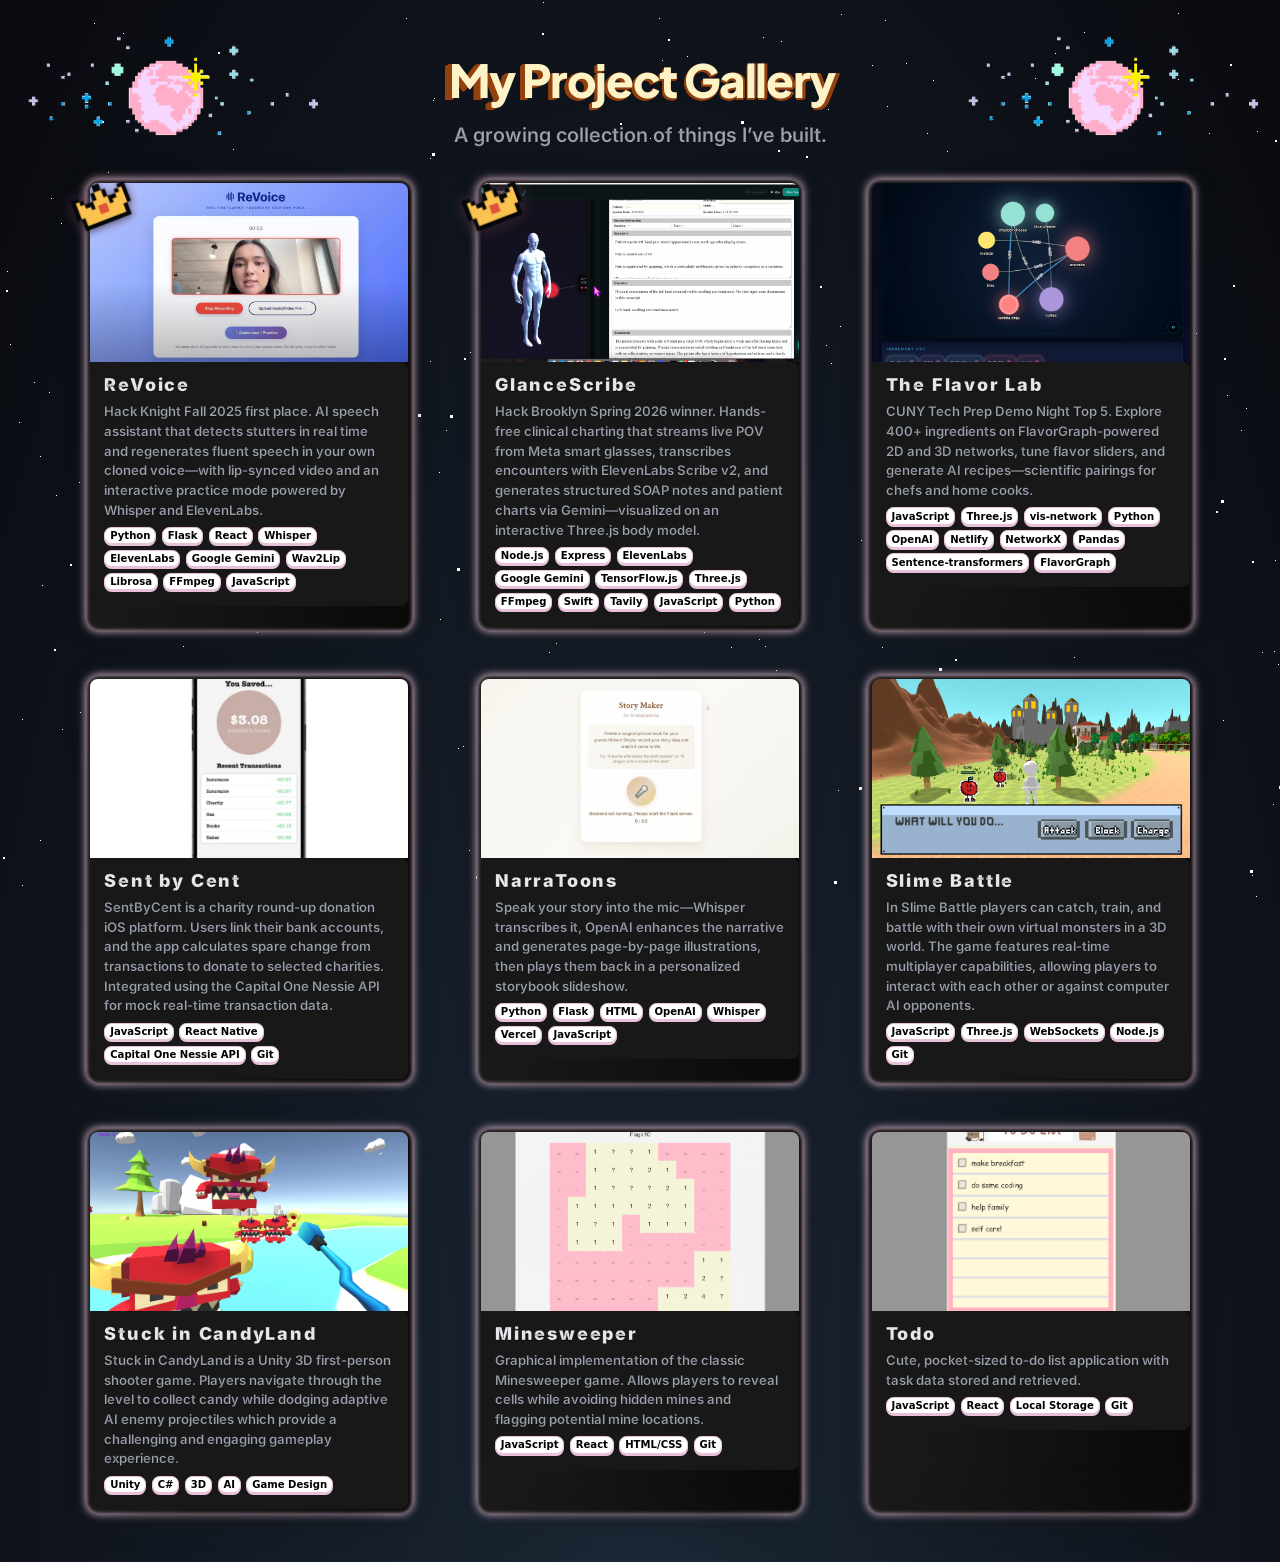
==== commit 6fbb0336: "Add project detail pages and media gallery assets for GitHub Pages. Link gallery cards to per-projec" ====
--- a/index.html
+++ b/index.html
@@ -61,7 +61,7 @@
   <main class="projects-page">
     <section class="projects-grid">
       <!-- Project 1: ReVoice -->
-      <article class="project-card project-card--winner">
+      <a href="project.html?p=revoice" class="project-card project-card--winner">
         <div class="project-image-wrapper">
           <img
             src="assets/reVoicePic.png"
@@ -74,20 +74,26 @@
         <div class="project-content">
           <h2 class="project-title">ReVoice</h2>
           <p class="project-summary">
-            ReVoice is an application enabling users with speech impediments to produce fluently corrected, voice-preserving, and lip-synchronized video content, supported by automated detection of specific stutter patterns and personalized interactive practice. 
-
-          </p>
-          <div class="project-tags">
-            <span class="tag"><span class="button_top">JavaScript</span></span>
-            <span class="tag"><span class="button_top">Node.js</span></span>
-            <span class="tag"><span class="button_top">Git</span></span>
+            Hack Knight Fall 2025 first place. AI speech assistant that detects stutters in real time and regenerates fluent speech in your own cloned voice—with lip-synced video and an interactive practice mode powered by Whisper and ElevenLabs.
+          </p>
+          <div class="project-tags">
+            <span class="tag"><span class="button_top">Python</span></span>
+            <span class="tag"><span class="button_top">Flask</span></span>
+            <span class="tag"><span class="button_top">React</span></span>
+            <span class="tag"><span class="button_top">Whisper</span></span>
+            <span class="tag"><span class="button_top">ElevenLabs</span></span>
+            <span class="tag"><span class="button_top">Google Gemini</span></span>
+            <span class="tag"><span class="button_top">Wav2Lip</span></span>
+            <span class="tag"><span class="button_top">Librosa</span></span>
+            <span class="tag"><span class="button_top">FFmpeg</span></span>
+            <span class="tag"><span class="button_top">JavaScript</span></span>
           </div>
         </div>
         <img src="assets/winner.png" alt="" class="project-card-crown" width="80" height="80" />
-      </article>
+      </a>
 
       <!-- Project 2: GlanceScribe -->
-      <article class="project-card project-card--winner">
+      <a href="project.html?p=glancescribe" class="project-card project-card--winner">
         <div class="project-image-wrapper">
           <img
             src="assets/glaceScribeThumb.jpg"
@@ -100,19 +106,27 @@
         <div class="project-content">
           <h2 class="project-title">GlanceScribe</h2>
           <p class="project-summary">
-            GlanceScribe is a hands-free AI medical charting application that streams real-time POV video and audio from a doctor's Meta smart glasses to transcribe clinical conversations and analyze visual findings during patient consultations.
-          </p>
-          <div class="project-tags">
-            <span class="tag"><span class="button_top">Gemini</span></span>
+            Hack Brooklyn Spring 2026 winner. Hands-free clinical charting that streams live POV from Meta smart glasses, transcribes encounters with ElevenLabs Scribe v2, and generates structured SOAP notes and patient charts via Gemini—visualized on an interactive Three.js body model.
+          </p>
+          <div class="project-tags">
+            <span class="tag"><span class="button_top">Node.js</span></span>
+            <span class="tag"><span class="button_top">Express</span></span>
             <span class="tag"><span class="button_top">ElevenLabs</span></span>
-            <span class="tag"><span class="button_top">3D</span></span>
+            <span class="tag"><span class="button_top">Google Gemini</span></span>
+            <span class="tag"><span class="button_top">TensorFlow.js</span></span>
+            <span class="tag"><span class="button_top">Three.js</span></span>
+            <span class="tag"><span class="button_top">FFmpeg</span></span>
+            <span class="tag"><span class="button_top">Swift</span></span>
+            <span class="tag"><span class="button_top">Tavily</span></span>
+            <span class="tag"><span class="button_top">JavaScript</span></span>
+            <span class="tag"><span class="button_top">Python</span></span>
           </div>
         </div>
         <img src="assets/winner.png" alt="" class="project-card-crown" width="80" height="80" />
-      </article>
+      </a>
 
       <!-- Project 3: The FlavorLab -->
-      <article class="project-card">
+      <a href="project.html?p=flavorlab" class="project-card">
         <div class="project-image-wrapper">
           <img
             src="assets/flavorLabPic.png"
@@ -123,21 +137,27 @@
           />
         </div>
         <div class="project-content">
-          <h2 class="project-title">FlavorLab</h2>
-          <p class="project-summary">
-            The FlavorLab is an application enabling users to explore scientifically proven ingredient relationships through interactive network visualizations and generate personalized recipes based on flavor preferences and dietary constraints.
-
-          </p>
-          <div class="project-tags">
-            <span class="tag"><span class="button_top">JavaScript</span></span>
-            <span class="tag"><span class="button_top">React</span></span>
-            <span class="tag"><span class="button_top">Git</span></span>
-          </div>
-        </div>
-      </article>
+          <h2 class="project-title">The Flavor Lab</h2>
+          <p class="project-summary">
+            CUNY Tech Prep Demo Night Top 5. Explore 400+ ingredients on FlavorGraph-powered 2D and 3D networks, tune flavor sliders, and generate AI recipes—scientific pairings for chefs and home cooks.
+          </p>
+          <div class="project-tags">
+            <span class="tag"><span class="button_top">JavaScript</span></span>
+            <span class="tag"><span class="button_top">Three.js</span></span>
+            <span class="tag"><span class="button_top">vis-network</span></span>
+            <span class="tag"><span class="button_top">Python</span></span>
+            <span class="tag"><span class="button_top">OpenAI</span></span>
+            <span class="tag"><span class="button_top">Netlify</span></span>
+            <span class="tag"><span class="button_top">NetworkX</span></span>
+            <span class="tag"><span class="button_top">Pandas</span></span>
+            <span class="tag"><span class="button_top">Sentence-transformers</span></span>
+            <span class="tag"><span class="button_top">FlavorGraph</span></span>
+          </div>
+        </div>
+      </a>
 
       <!-- Project 4: Sent by Cent -->
-      <article class="project-card">
+      <a href="project.html?p=sentbycent" class="project-card">
         <div class="project-image-wrapper">
           <img
             src="assets/sentPic.png"
@@ -154,14 +174,15 @@
           </p>
           <div class="project-tags">
             <span class="tag"><span class="button_top">JavaScript</span></span>
-            <span class="tag"><span class="button_top">React</span></span>
+            <span class="tag"><span class="button_top">React Native</span></span>
+            <span class="tag"><span class="button_top">Capital One Nessie API</span></span>
             <span class="tag"><span class="button_top">Git</span></span>
           </div>
         </div>
-      </article>
+      </a>
 
       <!-- Project 5: Narratoons -->
-      <article class="project-card">
+      <a href="project.html?p=narratoons" class="project-card">
         <div class="project-image-wrapper">
           <img
             src="assets/narratoonsPic.png"
@@ -172,21 +193,24 @@
           />
         </div>
         <div class="project-content">
-          <h2 class="project-title">Narratoons</h2>
-          <p class="project-summary">
-            NarraToons is a web app for children's storybook creation with audio uploads, Whisper transcription, and OpenAI-powered story and image generation for grandparents to share with their grandchildrents wanting to gift a personalized storybook. 
-
-          </p>
-          <div class="project-tags">
-            <span class="tag"><span class="button_top">JavaScript</span></span>
-            <span class="tag"><span class="button_top">React</span></span>
-            <span class="tag"><span class="button_top">Git</span></span>
-          </div>
-        </div>
-      </article>
+          <h2 class="project-title">NarraToons</h2>
+          <p class="project-summary">
+            Speak your story into the mic—Whisper transcribes it, OpenAI enhances the narrative and generates page-by-page illustrations, then plays them back in a personalized storybook slideshow.
+          </p>
+          <div class="project-tags">
+            <span class="tag"><span class="button_top">Python</span></span>
+            <span class="tag"><span class="button_top">Flask</span></span>
+            <span class="tag"><span class="button_top">HTML</span></span>
+            <span class="tag"><span class="button_top">OpenAI</span></span>
+            <span class="tag"><span class="button_top">Whisper</span></span>
+            <span class="tag"><span class="button_top">Vercel</span></span>
+            <span class="tag"><span class="button_top">JavaScript</span></span>
+          </div>
+        </div>
+      </a>
 
       <!-- Project 6: Pokemon -->
-      <article class="project-card">
+      <a href="project.html?p=slime-battle" class="project-card">
         <div class="project-image-wrapper">
           <img
             src="assets/pokimpic.png"
@@ -203,14 +227,16 @@
           </p>
           <div class="project-tags">
             <span class="tag"><span class="button_top">JavaScript</span></span>
-            <span class="tag"><span class="button_top">React</span></span>
+            <span class="tag"><span class="button_top">Three.js</span></span>
+            <span class="tag"><span class="button_top">WebSockets</span></span>
+            <span class="tag"><span class="button_top">Node.js</span></span>
             <span class="tag"><span class="button_top">Git</span></span>
           </div>
         </div>
-      </article>
+      </a>
 
       <!-- Project 7: Stuck in CandyLand -->
-      <article class="project-card">
+      <a href="project.html?p=candyland" class="project-card">
         <div class="project-image-wrapper">
           <img
             src="assets/candylandthumb.png"
@@ -228,15 +254,17 @@
               adaptive AI enemy projectiles which provide a challenging and engaging gameplay experience.
           </p>
           <div class="project-tags">
-            <span class="tag"><span class="button_top">JavaScript</span></span>
-            <span class="tag"><span class="button_top">React</span></span>
-            <span class="tag"><span class="button_top">Git</span></span>
-          </div>
-        </div>
-      </article>
+            <span class="tag"><span class="button_top">Unity</span></span>
+            <span class="tag"><span class="button_top">C#</span></span>
+            <span class="tag"><span class="button_top">3D</span></span>
+            <span class="tag"><span class="button_top">AI</span></span>
+            <span class="tag"><span class="button_top">Game Design</span></span>
+          </div>
+        </div>
+      </a>
 
       <!-- Project 8: Minesweeper (at bottom) -->
-      <article class="project-card">
+      <a href="project.html?p=minesweeper" class="project-card">
         <div class="project-image-wrapper">
           <img
             src="assets/minePic.png"
@@ -256,13 +284,14 @@
           <div class="project-tags">
             <span class="tag"><span class="button_top">JavaScript</span></span>
             <span class="tag"><span class="button_top">React</span></span>
+            <span class="tag"><span class="button_top">HTML/CSS</span></span>
             <span class="tag"><span class="button_top">Git</span></span>
           </div>
         </div>
-      </article>
+      </a>
 
       <!-- Project 9: Todo (at bottom) -->
-      <article class="project-card">
+      <a href="project.html?p=todo" class="project-card">
         <div class="project-image-wrapper">
           <img
             src="assets/todPic.png"
@@ -280,10 +309,11 @@
           <div class="project-tags">
             <span class="tag"><span class="button_top">JavaScript</span></span>
             <span class="tag"><span class="button_top">React</span></span>
+            <span class="tag"><span class="button_top">Local Storage</span></span>
             <span class="tag"><span class="button_top">Git</span></span>
           </div>
         </div>
-      </article>
+      </a>
     </section>
   </main>
 
--- a/styles.css
+++ b/styles.css
@@ -293,6 +293,9 @@
   z-index: 1;
   transition: transform 180ms ease;
   width: 100%;
+  text-decoration: none;
+  color: inherit;
+  cursor: pointer;
   box-shadow: inset 0px 0px 0.3em 0px var(--glow-color),
     0px 0px 0.6em 0px var(--glow-color),
     0px 0px 1.5em 0.3em rgba(10, 10, 10, 0.15);
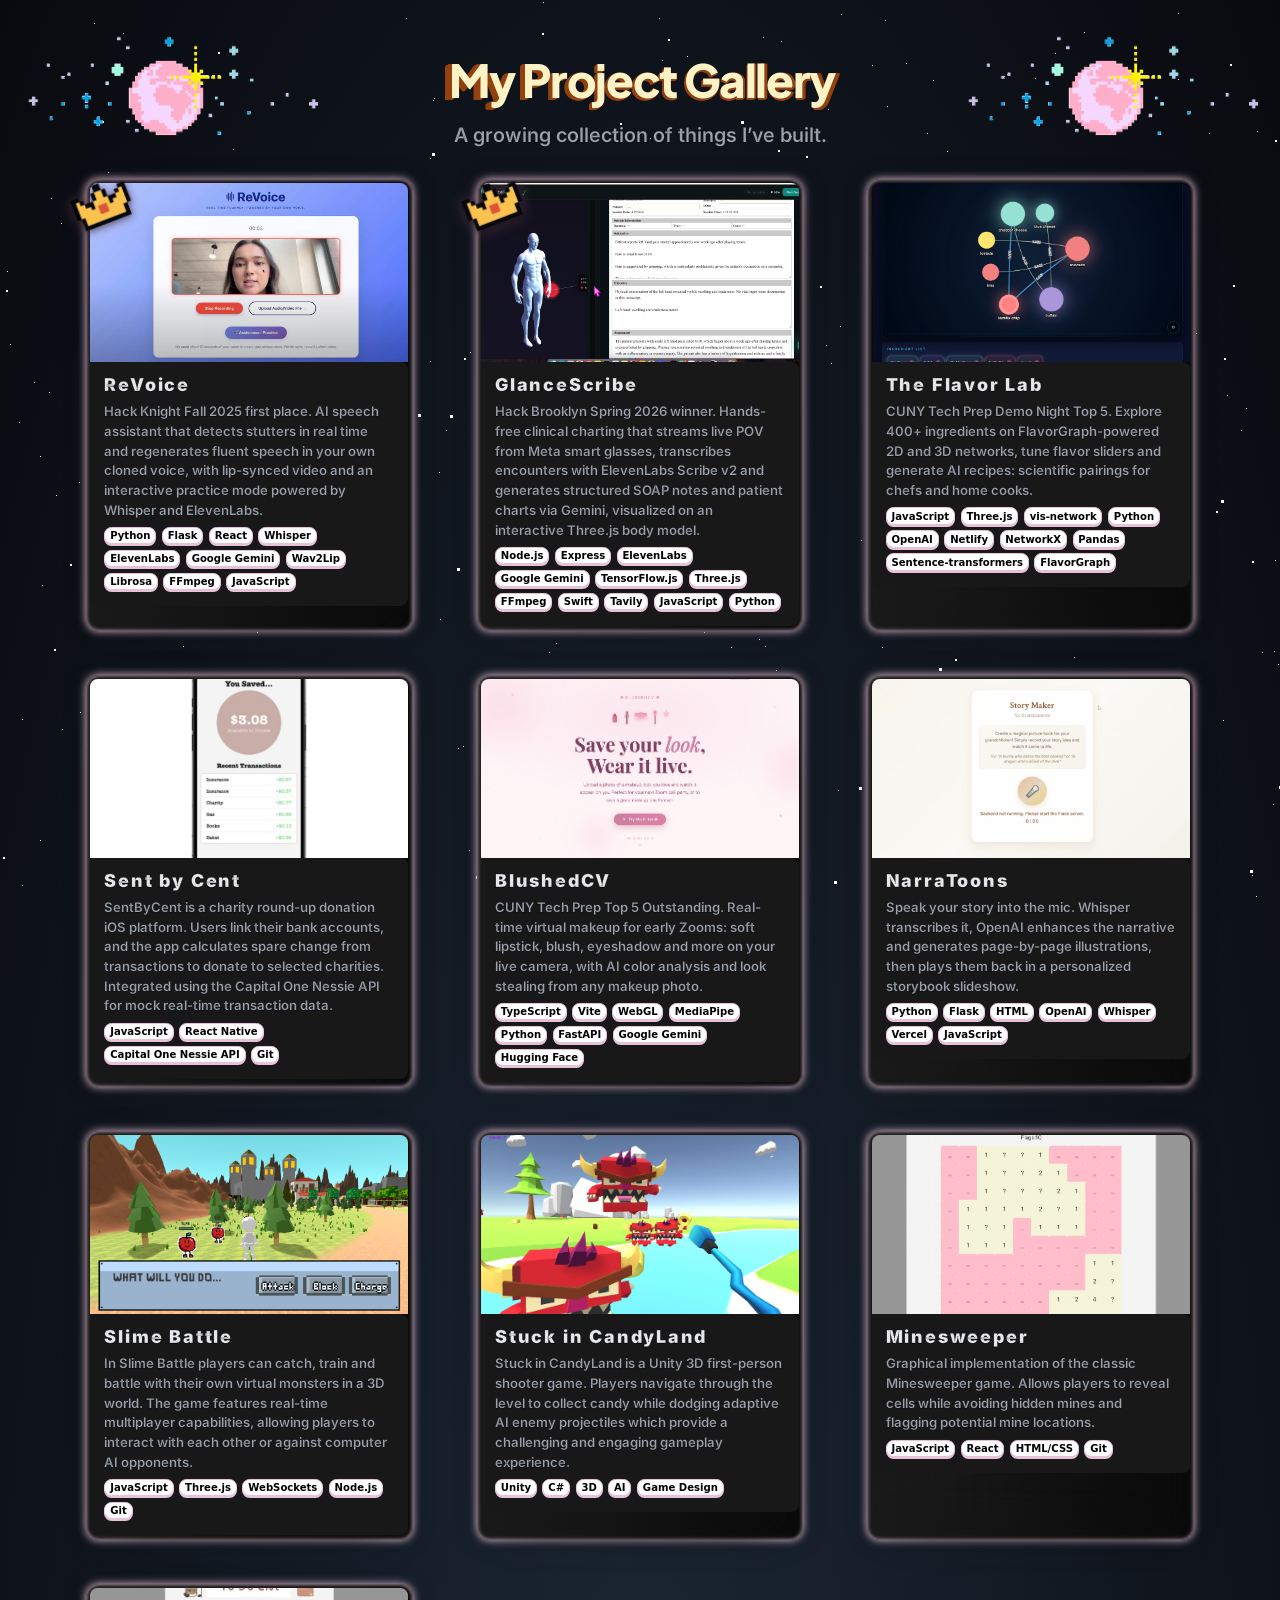
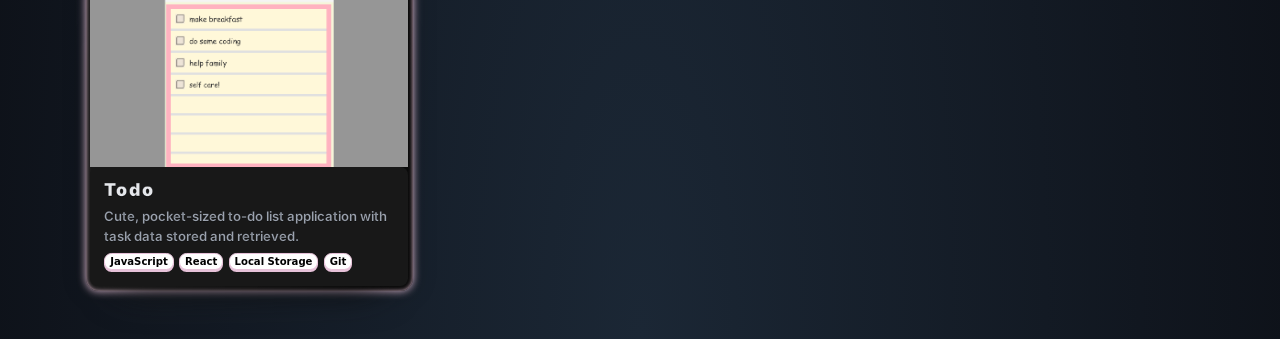
==== commit 99977106: "Add BlushedCV with detail page, links and media gallery. Include live demo and GitHub links, YouTube" ====
--- a/index.html
+++ b/index.html
@@ -74,7 +74,7 @@
         <div class="project-content">
           <h2 class="project-title">ReVoice</h2>
           <p class="project-summary">
-            Hack Knight Fall 2025 first place. AI speech assistant that detects stutters in real time and regenerates fluent speech in your own cloned voice—with lip-synced video and an interactive practice mode powered by Whisper and ElevenLabs.
+            Hack Knight Fall 2025 first place. AI speech assistant that detects stutters in real time and regenerates fluent speech in your own cloned voice, with lip-synced video and an interactive practice mode powered by Whisper and ElevenLabs.
           </p>
           <div class="project-tags">
             <span class="tag"><span class="button_top">Python</span></span>
@@ -106,7 +106,7 @@
         <div class="project-content">
           <h2 class="project-title">GlanceScribe</h2>
           <p class="project-summary">
-            Hack Brooklyn Spring 2026 winner. Hands-free clinical charting that streams live POV from Meta smart glasses, transcribes encounters with ElevenLabs Scribe v2, and generates structured SOAP notes and patient charts via Gemini—visualized on an interactive Three.js body model.
+            Hack Brooklyn Spring 2026 winner. Hands-free clinical charting that streams live POV from Meta smart glasses, transcribes encounters with ElevenLabs Scribe v2 and generates structured SOAP notes and patient charts via Gemini, visualized on an interactive Three.js body model.
           </p>
           <div class="project-tags">
             <span class="tag"><span class="button_top">Node.js</span></span>
@@ -139,7 +139,7 @@
         <div class="project-content">
           <h2 class="project-title">The Flavor Lab</h2>
           <p class="project-summary">
-            CUNY Tech Prep Demo Night Top 5. Explore 400+ ingredients on FlavorGraph-powered 2D and 3D networks, tune flavor sliders, and generate AI recipes—scientific pairings for chefs and home cooks.
+            CUNY Tech Prep Demo Night Top 5. Explore 400+ ingredients on FlavorGraph-powered 2D and 3D networks, tune flavor sliders and generate AI recipes: scientific pairings for chefs and home cooks.
           </p>
           <div class="project-tags">
             <span class="tag"><span class="button_top">JavaScript</span></span>
@@ -181,7 +181,36 @@
         </div>
       </a>
 
-      <!-- Project 5: Narratoons -->
+      <!-- Project 5: BlushedCV -->
+      <a href="project.html?p=blushedcv" class="project-card">
+        <div class="project-image-wrapper">
+          <img
+            src="assets/blushedCVPic.png"
+            data-static="assets/blushedCVPic.png"
+            data-animated="assets/BlushedCV_gif.mov"
+            alt="BlushedCV project preview"
+            class="project-image"
+          />
+        </div>
+        <div class="project-content">
+          <h2 class="project-title">BlushedCV</h2>
+          <p class="project-summary">
+            CUNY Tech Prep Top 5 Outstanding. Real-time virtual makeup for early Zooms: soft lipstick, blush, eyeshadow and more on your live camera, with AI color analysis and look stealing from any makeup photo.
+          </p>
+          <div class="project-tags">
+            <span class="tag"><span class="button_top">TypeScript</span></span>
+            <span class="tag"><span class="button_top">Vite</span></span>
+            <span class="tag"><span class="button_top">WebGL</span></span>
+            <span class="tag"><span class="button_top">MediaPipe</span></span>
+            <span class="tag"><span class="button_top">Python</span></span>
+            <span class="tag"><span class="button_top">FastAPI</span></span>
+            <span class="tag"><span class="button_top">Google Gemini</span></span>
+            <span class="tag"><span class="button_top">Hugging Face</span></span>
+          </div>
+        </div>
+      </a>
+
+      <!-- Project 6: Narratoons -->
       <a href="project.html?p=narratoons" class="project-card">
         <div class="project-image-wrapper">
           <img
@@ -195,7 +224,7 @@
         <div class="project-content">
           <h2 class="project-title">NarraToons</h2>
           <p class="project-summary">
-            Speak your story into the mic—Whisper transcribes it, OpenAI enhances the narrative and generates page-by-page illustrations, then plays them back in a personalized storybook slideshow.
+            Speak your story into the mic. Whisper transcribes it, OpenAI enhances the narrative and generates page-by-page illustrations, then plays them back in a personalized storybook slideshow.
           </p>
           <div class="project-tags">
             <span class="tag"><span class="button_top">Python</span></span>
@@ -223,7 +252,7 @@
         <div class="project-content">
           <h2 class="project-title">Slime Battle</h2>
           <p class="project-summary">
-            In Slime Battle players can catch, train, and battle with their own virtual monsters in a 3D world. The game features real-time multiplayer capabilities, allowing players to interact with each other or against computer AI opponents.
+            In Slime Battle players can catch, train and battle with their own virtual monsters in a 3D world. The game features real-time multiplayer capabilities, allowing players to interact with each other or against computer AI opponents.
           </p>
           <div class="project-tags">
             <span class="tag"><span class="button_top">JavaScript</span></span>
--- a/styles.css
+++ b/styles.css
@@ -293,13 +293,20 @@
   z-index: 1;
   transition: transform 180ms ease;
   width: 100%;
-  text-decoration: none;
-  color: inherit;
   cursor: pointer;
   box-shadow: inset 0px 0px 0.3em 0px var(--glow-color),
     0px 0px 0.6em 0px var(--glow-color),
     0px 0px 1.5em 0.3em rgba(10, 10, 10, 0.15);
   animation: border-flicker 3s linear infinite;
+}
+
+a.project-card,
+a.project-card:visited,
+a.project-card:hover,
+a.project-card:active,
+a.project-card:focus-visible {
+  text-decoration: none;
+  color: inherit;
 }
 
 .project-card {
